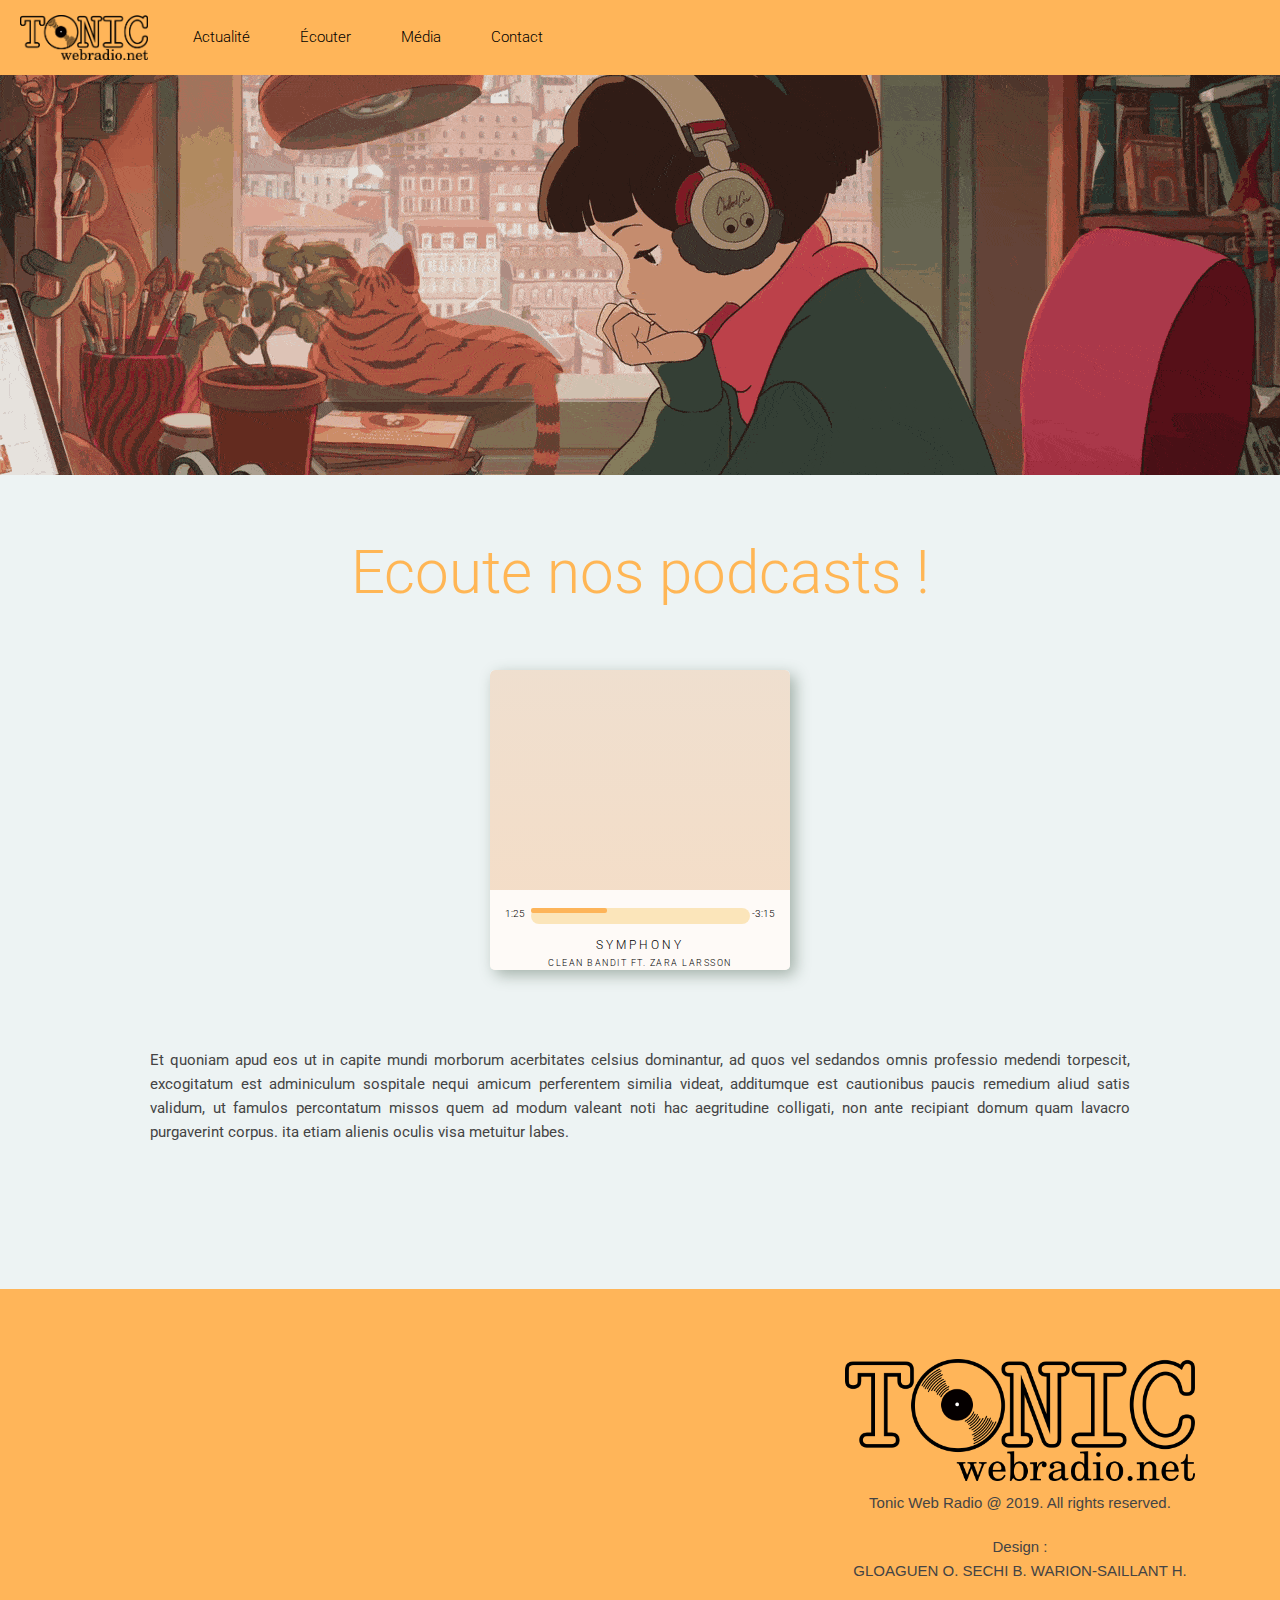
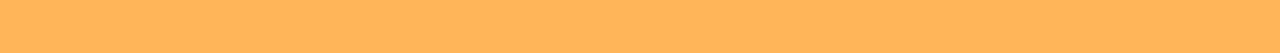
==== player.html @ f0f2e3d5 "player lol" ====
<!DOCTYPE html>
<html lang="en">
<head>
    <meta charset="UTF-8">
    <title>TonicWebRadio</title>
    <meta http-equiv="X-UA-Compatible" content="IE=edge">
    <meta name="viewport" content="width=device-width, initial-scale=1">
    <meta charset="UTF-8">

    <!-- Font -->

    <link href="https://fonts.googleapis.com/css?family=Roboto:300,400,500" rel="stylesheet">

    <!-- Stylesheets -->

    <link href="player.css" rel="stylesheet">
    <link href="common-css/bootstrap.css" rel="stylesheet">
    <link href="common-css/ionicons.css" rel="stylesheet">
    <link href="category-sidebar/css/styles.css" rel="stylesheet">
    <link href="category-sidebar/css/responsive.css" rel="stylesheet">

</head>

<body>

<header>
    <div class="container-fluid position-relative no-side-padding">

        <a href="#" class="logo"><img src="img/logo.png" alt="Logo Image"></a>

        <div class="menu-nav-icon" data-nav-menu="#main-menu"><i class="ion-navicon"></i></div>

        <ul class="main-menu visible-on-click" id="main-menu">
            <li><a href="#">Actualité</a></li>
            <li><a href="#">Écouter</a></li>
            <li><a href="#">Média</a></li>
            <li><a href="#">Contact</a></li>
        </ul><!-- main-menu -->

    </div><!-- conatiner -->

</header>

<div class="slider display-table center-text">
    <h1 class="title display-table-cell"></h1>
</div><!-- slider -->

<br><br><br>

<h1 class="titre">Ecoute nos podcasts !</h1>

<br><br><br>

<div id="player">
    <div class="album">
        <div class="heart"><i class="fas fa-heart"></i></div>
    </div>
    <div class="info">
        <div class="progress-bar">
            <div class="time--current">1:25</div>
            <div class="time--total">-3:15</div>
            <div class="fill"></div>
        </div>
        <div class="currently-playing">
            <h2 class="song-name">Symphony</h2>
            <h3 class="artist-name">Clean Bandit ft. Zara Larsson</h3>
        </div>
        <div class="controls">
            <div class="option"><i class="fas fa-bars"></i></div>
            <div class="volume"><i class="fas fa-volume-up"></i></div>
            <div class="previous"><i class="fas fa-backward"></i></div>
            <div class="play"><i class="fas fa-play"></i></div>
            <div class="pause"><i class="fas fa-pause"></i></div>
            <div class="next"><i class="fas fa-forward"></i></div>
            <div class="shuffle"><i class="fas fa-random"></i></div>
            <div class="add"><i class="fas fa-plus"></i></div>
        </div>
    </div>
</div>

<br> <br> <br>

<p class="paragraphe">Et quoniam apud eos ut in capite mundi morborum acerbitates celsius dominantur, ad quos vel sedandos omnis professio medendi torpescit, excogitatum est adminiculum sospitale nequi amicum perferentem similia videat, additumque est cautionibus paucis remedium aliud satis validum, ut famulos percontatum missos quem ad modum valeant noti hac aegritudine colligati, non ante recipiant domum quam lavacro purgaverint corpus. ita etiam alienis oculis visa metuitur labes.</p>

<br><br><br><br><br><br>

<footer>

    <div class="container">
        <div class="row">

            <div class="col-lg-4 col-md-6">
                <div class="footer-section">
                </div><!-- footer-section -->
            </div><!-- col-lg-4 col-md-6 -->

            <div class="col-lg-4 col-md-6">
                <div class="footer-section">
                </div><!-- footer-section -->
            </div><!-- col-lg-4 col-md-6 -->

            <div class="col-lg-4 col-md-6">
                <div class="footer-section">
                    <a class="logo" href="#"><img src="img/logo.png" alt="Logo Image"></a>
                    <p class="copyright">Tonic Web Radio @ 2019. All rights reserved.</p>
                    <p class="copyright">Design : <a href="https://youtu.be/rq2INU1jlx8" target="_blank">GLOAGUEN O. SECHI B. WARION-SAILLANT H.</a></p>
                </div><!-- footer-section -->
            </div><!-- col-lg-4 col-md-6 -->

        </div><!-- row -->
    </div><!-- container -->
</footer>


<!-- SCIPTS -->

<script src="common-js/jquery-3.1.1.min.js"></script>

<script src="common-js/tether.min.js"></script>

<script src="common-js/bootstrap.js"></script>

<script src="common-js/scripts.js"></script>

<script src="player.js"></script>


</body>
</html>
---- player.css ----
#player {
    background: #fff;
    position: relative;
    margin: auto;
    width: 300px;
    height: 300px;
    overflow: hidden;
    border-radius: 5px;
    box-shadow: 5px 5px 15px rgba(54, 79, 60, .4);
    -webkit-transition: all 0.5s ease-in-out;
    transition: all 0.5s ease-in-out;
}
#player:hover {
    transform: scale(1.05);
}
.album {
    background: linear-gradient(rgba(191, 127, 63, 0.25), rgba(237, 193, 150, 0.55)), url('https://i.pinimg.com/originals/11/bf/e5/11bfe59440e9120f7d3ddf2126c138bb.gif');
    background-repeat: no-repeat;
    background-size: 300px;
    width: 100%;
    height: 100%;
    border-radius: 5px;
    position: absolute;
}
.heart {
    position: absolute;
    right: 0;
    color: #fff;
    margin: 10px;
    transition: all 0.4s ease;
}
.clicked {
    color: #49654d;
    transform: scale(1.2);
    transition: all 0.4s ease;
}
.info {
    height: 115px;
    width: 100%;
    position: absolute;
    bottom: 0;
    background: rgba(255, 255, 255, .85);
    transform: translateY(35px);
    transition: all 0.5s ease-in-out;
}
.up {
    transform: translateY(0px);
}
.progress-bar {
    height: 5px;
    width: 73%;
    margin: 6% auto;
    background: #ffb559;
    border-radius: 10px;
    font-family: 'Roboto', sans-serif;
}
.fill {
    background-color: #fdb459;
    width: 35%;
    height: 0.3rem;
    border-radius: 2px;
}
.time--current, .time--total {
    color: black;
    font-size: 10px;
    position: absolute;
    margin-top: -2px;
}
.time--current {
    left: 15px;
}
.time--total {
    right: 15px;
}
.currently-playing {
    text-align: center;
    margin-top: -3px;
}
.song-name, .artist-name {
    font-family: 'Roboto', sans-serif;
    text-transform: uppercase;
    margin: 0;
}
.song-name {
    font-size: 0.8em;
    letter-spacing: 3px;
    color: black;
}
.artist-name {
    font-size: 0.6em;
    letter-spacing: 1.5px;
    color: black;
    margin-top: 5px;
}
.controls {
    display: flex;
    align-items: center;
    font-size: 0.8em;
    justify-content: center;
    color: rgba(253, 180, 89, 0.64);
}
.controls .play, .controls .pause {
    margin: 15px 25px;
    color: rgba(253, 180, 89, 0.64);
}
.controls .option {
    left: 10px;
    position: absolute;
    font-size: 0.8em;
}
.controls .add {
    right: 10px;
    position: absolute;
    font-size: 0.8em;
}
.controls .volume {
    margin-right: 30px;
    font-size: 0.8em;
}
.controls .shuffle {
    margin-left: 30px;
    font-size: 0.8em;
}
.play, .pause, .next, .previous, .option, .add, .volume, .shuffle {
    transition: all 0.5s ease;
}
.play:hover, .pause:hover, .next:hover, .previous:hover, .option:hover, .add:hover, .volume:hover, .shuffle:hover {
    color: #fdb459;
}

.paragraphe {
    margin: 10px 150px;
    font-family: 'Roboto', sans-serif;
    text-align: justify;
}

.titre{
    text-align: center;
    font-family: 'Roboto', sans-serif;
    color: #ffb655;

}
---- category-sidebar/css/styles.css ----
/*
====================================================

* 	[Master Stylesheet]
	
	Theme Name :  
	Version    :  
	Author     :  
	Author URI :  

====================================================


/* ---------------------------------
1. PRIMARY STYLES
--------------------------------- */

html{ font-size: 100%; height: 100%;  overflow-x: hidden; touch-action: manipulation; }

body{ font-size: 15px; font-family: 'Roboto', sans-serif; width: 100%; height: 100%; margin: 0; font-weight: 300;
	-webkit-font-smoothing: antialiased; -moz-osx-font-smoothing: grayscale; word-wrap: break-word; 
	background: #EDF3F3; color: #000; }

h1, h2, h3, h4, h5, h6, p, a, ul, span, li, img{ margin: 0; padding: 0; font-weight: 300; }

h1,h2,h3,h4,h5,h6{ line-height: 1.5; }

p{ line-height: 1.6; font-family: 'Maven Pro', sans-serif; font-weight: 400; color: #444; }

h1{ font-size: 4em; line-height: 1; }
h2{ font-size: 2.8em; line-height: 1.1; }
h3{ font-size: 2em; }
h4{ font-size: 1.2em; }
h5{ font-size: 1.1em; }
h6{ font-size: .9em; letter-spacing: 1px; }

a, button{ display: inline-block; text-decoration: none; color: inherit; transition: all .3s; }

a:focus, a:active, a:hover,
button:focus, button:active, button:hover{ text-decoration: none; color: #498BF9; }

b{ font-weight: 500; }

img{ width: 100%; }

li{ list-style: none; display: inline-block; }

span{ display: inline-block; }

header{ font-weight: 400; }



/* ---------------------------------
2. COMMONS FOR PAGE DESIGN
--------------------------------- */

.section{ padding: 70px 0 40px; }

.section .heading{ padding-bottom: 70px; }

.center-text{ text-align: center; } 

.color-white{ color: #fff; }

.display-table{ display: table; height: 100%; width: 100%; }

.display-table-cell{ display: table-cell; vertical-align: middle; }

.card{ background: transparent; border: 0; }

.no-side-padding{ padding-right: 0px; padding-left: 0px; }

.no-left-padding{ padding-left: 0px; }

.no-right-padding{ padding-right: 0px; }

.icon{ font-size: 2em; }


::-webkit-input-placeholder { font-size: .9em; letter-spacing: 1px; }

::-moz-placeholder { font-size: .9em; letter-spacing: 1px; }

:-ms-input-placeholder { font-size: .9em; letter-spacing: 1px;  }

:-moz-placeholder { font-size: .9em; letter-spacing: 1px;  }



/* ---------------------------------
3. MENU
--------------------------------- */

header{ overflow: hidden; background: #ffb559; box-shadow: 0px 2px 10px rgba(0,0,0, .3); }

header .logo{ float: left; height: 45px; margin: 15px 20px; }

header .logo img{ height: 100%; width: auto; }


header .main-menu{ display: inline-block; float: left; }

header .main-menu > li{ float: left; }

header .main-menu > li > a{ height: 75px; line-height: 75px; padding: 0 25px; }

header .main-menu > li > a:hover{  background: #eee; }

header .visible.main-menu{ display: block; }

/* NAV ICON */

.menu-nav-icon{ display: none; height: 60px; width: 50px; text-align: center; line-height: 60px; cursor: pointer; 
	position: absolute; right: 0; font-size: 1.8em; }
	
	

/* ---------------------------------
4. SLIDER
--------------------------------- */

.slider{ height: 400px; width: 100%; background-image: url(../../img/lofi.gif); background-size: cover; background-position: center;}
 
.slider .title{ color: #fff; text-shadow: 2px 2px 10px rgba(0,0,0,.3); }
 
 
 
/* ---------------------------------
5. SINGLE POST
--------------------------------- */

.blog-area .row div[class^="col"] { margin-bottom: 30px; }

.blog-area{
	text-align: center;
	background-image: linear-gradient(to right bottom, #ffecd3, #ffefda, #fff2e1, #fff5e9, #fff8f0);
}

.blog-area .single-post{ height: 100%; position: relative; padding-bottom: 45px;
	overflow: hidden; box-shadow: 0px 0px 5px rgba(0,0,0,.1); border: 1px solid #ddd; background: #fff; }

.blog-area .single-post .title{ padding: 20px 30px 30px; }

.single-post .avatar{ margin: 0 auto; margin-top: -40px; width: 70px; height: 70px; overflow: hidden; z-index: 10;
	border-radius: 100px; position: relative; border: 7px solid #fff; box-shadow: 0px 0px 10px rgba(0,0,0,.2); }

.single-post .post-footer{ position: absolute; bottom: 0; left: 0; right: 0; text-align: center; }

.single-post .post-footer > li{ width: 33.33%; display: inline-block; border-right: 1px solid #fff; background: #fff; }

.single-post .post-footer > li:first-child{ float: left; }

.single-post .post-footer > li:last-child{ border: 0px; float: right; }

.single-post .post-footer > li > a{ line-height: 45px; width: 100%; }

.single-post .post-footer i{ display: inline-block; margin-right: 10px; opacity: .6; font-size: 1.1em; }


/* ---------------------------------
6. NORMAL BLOG
--------------------------------- */

.post-style-1 .blog-image{ max-height: 200px; overflow: hidden;}

.load-more-btn{ padding: 15px 40px; margin: 10px 0 30px; transition: all .3s; box-shadow: 0px 0px 2px rgba(0,0,0,.4);
	background: #ffcf81; }

.load-more-btn:hover{ transform: translateY(-2px); box-shadow: 5px 10px 20px rgba(0,0,0,.3); color:black}


/* ---------------------------------
7. INFO AREA
--------------------------------- */

.blog-area .info-area{ height: auto; text-align: left; padding: 40px 0px; }

.blog-area .info-area .title{ padding: 0; margin-bottom: 20px; }

/* ABOUT AREA */

.blog-area .info-area .about-area{ padding: 0 30px 30px; margin: 0 0 30px; }


/* ---------------------------------
8. FOOTER
--------------------------------- */

footer{ padding: 70px 0 30px; text-align: center; background: #ffb559; }

footer .footer-section{ margin-bottom: 40px; }

footer .footer-section .title{ margin-bottom: 20px; }

footer .footer-section ul > li{ margin: 0 5px; }

footer .copyright{ margin: 10px 0 20px; }

footer .icons > li > a{ height: 40px; width: 40px; border-radius: 40px; line-height: 40px; text-align: center; 
	transition: all .3s; box-shadow: 0px 0px 2px rgba(0,0,0,1); background: #498BF9; color: #fff; }

footer .icons > li > a:hover{ transform: translateY(-2px); box-shadow: 5px 10px 20px rgba(0,0,0,.3); }
---- category-sidebar/css/responsive.css ----
/* Screens Resolution : 992px
-------------------------------------------------------------------------- */
@media only screen and (max-width: 1200px) {
	
	
}

/* Screens Resolution : 992px
-------------------------------------------------------------------------- */
@media only screen and (max-width: 992px) {
	
	/* ---------------------------------
	1. PRIMARY STYLES
	--------------------------------- */

	h1{ font-size: 4em; }
	h2{ font-size: 3em; }
	h3{ font-size: 2em; }
	
	
	/* COMMoNS */
	
	.no-left-padding{ padding-left: 15px; }

	.no-right-padding{ padding-right: 15px; }

	
	/* MENU */
	
	/* SEARCH AREA */

	header .src-area{ width: 30%; }


	/* ---------------------------------
	6. MAIN POST ( LEF AREA )
	--------------------------------- */
	
	.main-post{ border-right: 0px ; }
	
	.main-post .blog-post-inner,
	.main-post .post-icons-area{ padding-right: 0px; }
	
	
	

	
}


/* Screens Resolution : 767px
-------------------------------------------------------------------------- */
@media only screen and (max-width: 767px) {
	
	/* ---------------------------------
	1. PRIMARY STYLES
	--------------------------------- */

	p{ line-height: 1.4; }

	h1{ font-size: 3em; }
	h2{ font-size: 2.5em; }
	h3{ font-size: 1.8em; }
	h4{ font-size: 1.5em; }
	h5{ font-size: 1.2em; }
	
	/* ---------------------------------
	2. COMMONS FOR PAGE DESIGN
	--------------------------------- */

	.section{ padding: 40px 0 10px; }

	

	/* ---------------------------------
	3. MENU
	--------------------------------- */
	
	
	header .main-menu{ display: none; float: none; clear: both; border-top: 1px solid #000; }

	header .main-menu > li{ display: block; float: none; }
	
	header .main-menu li > a,
	header .main-menu ul.drop-down li > a{ display: block; line-height: 1; height: auto; padding: 15px; background: none; }
	
	
	
	/* SEARCH AREA */

	header .src-area{ width: 100%; }
	
	
	/* NAV ICON */
	
	.menu-nav-icon{ display: inline-block; }
	
	
	/* ---------------------------------
	6. EXTRA BIG BLOG
	--------------------------------- */
	
	.post-style-2 .blog-image{ width: 100%; height: auto; float: none; }
	
	.post-style-2 .blog-info{ height: auto; width: 100%; }
	
	
	/* ---------------------------------
	10. FOOTER
	--------------------------------- */

	footer{ padding: 40px 0 0px; margin-top: 0px; }

	
}

/* Screens Resolution : 479px
-------------------------------------------------------------------------- */
@media only screen and (max-width: 479px) {

	/* ---------------------------------
	1. PRIMARY STYLES
	--------------------------------- */

	body{ font-size: 14px;  }
	
	/* ---------------------------------
	6. MAIN POST ( LEF AREA )
	--------------------------------- */

	/* ICONS */

	.main-post ul.post-icons,
	.main-post ul.icons{ float: none; margin-top: 10px; }
	
	.main-post ul.post-icons > li > a > i,
	.main-post ul.icons > li > a > i{ padding: 0; padding-right: 10px; }


	
}

/* Screens Resolution : 359px
-------------------------------------------------------------------------- */
@media only screen and (max-width: 359px) {
	
	
}

/* Screens Resolution : 290px
-------------------------------------------------------------------------- */
@media only screen and (max-width: 290px) {
	
	
}
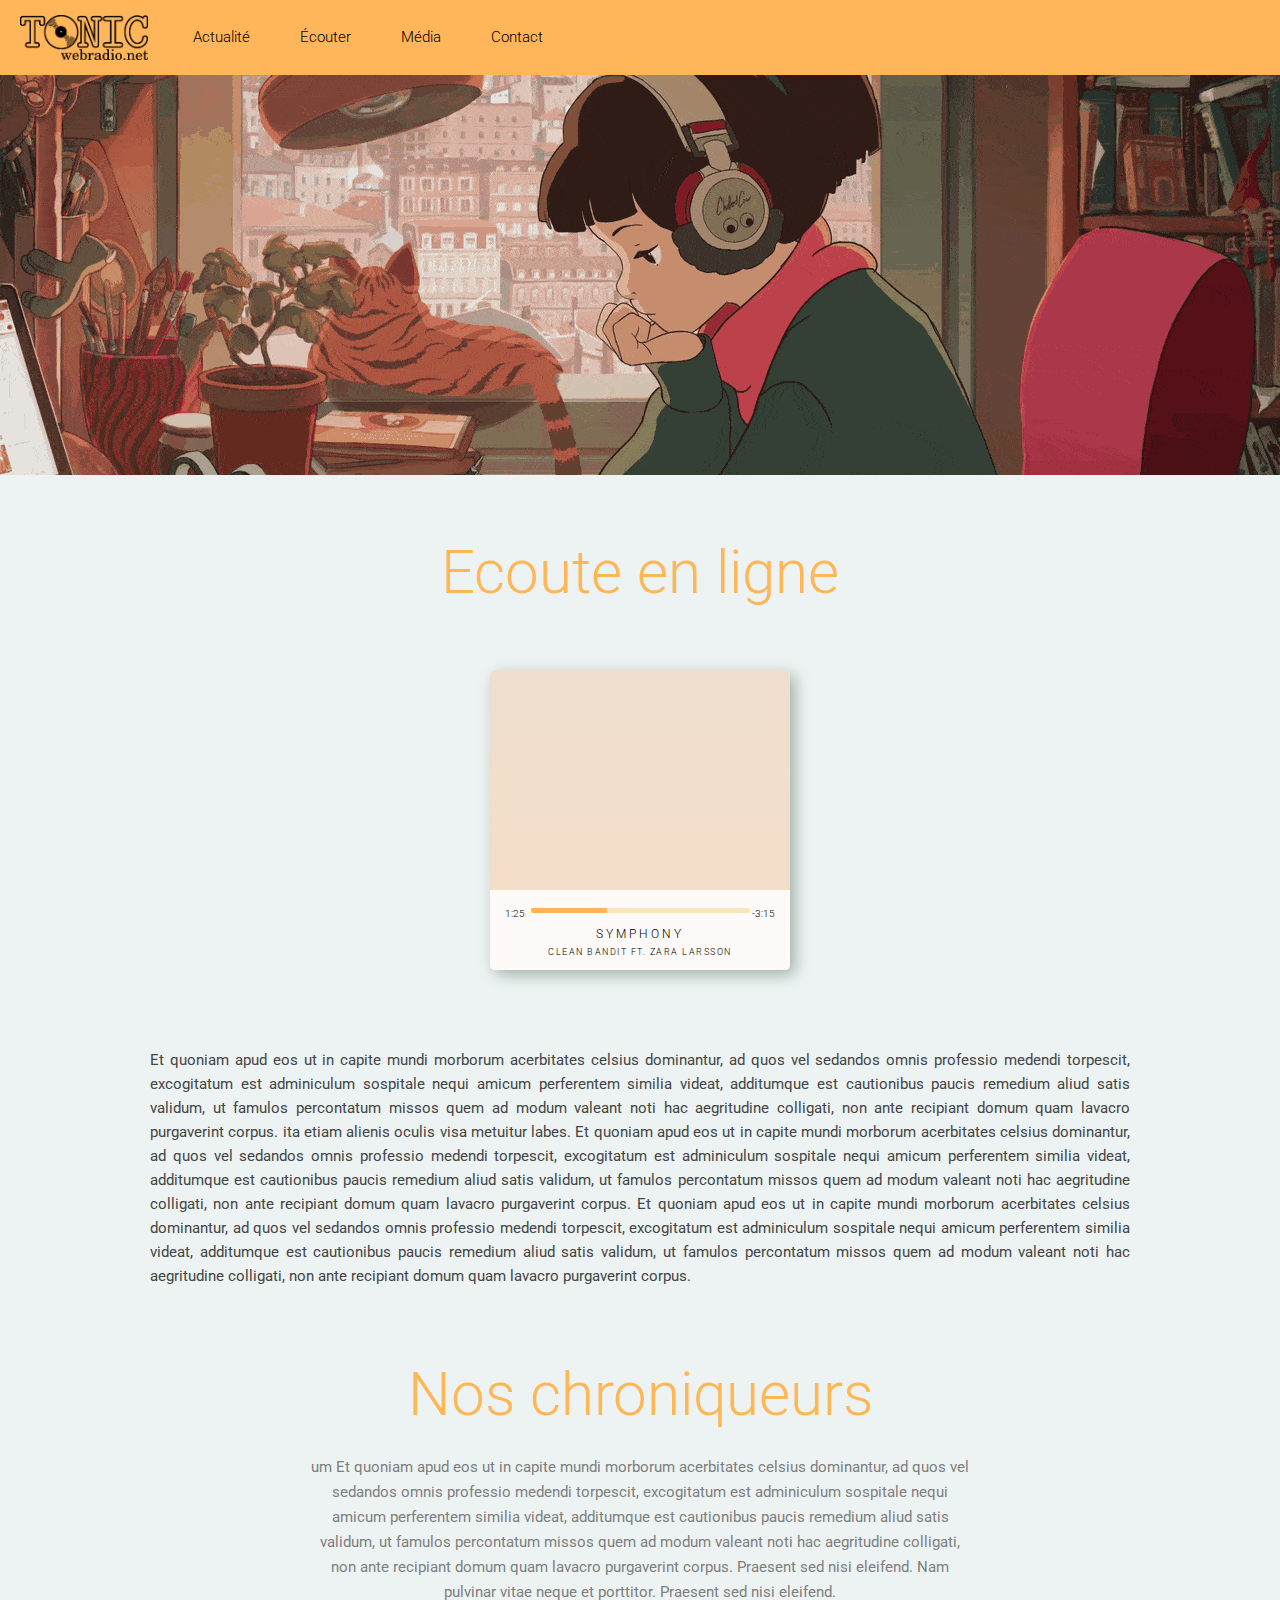
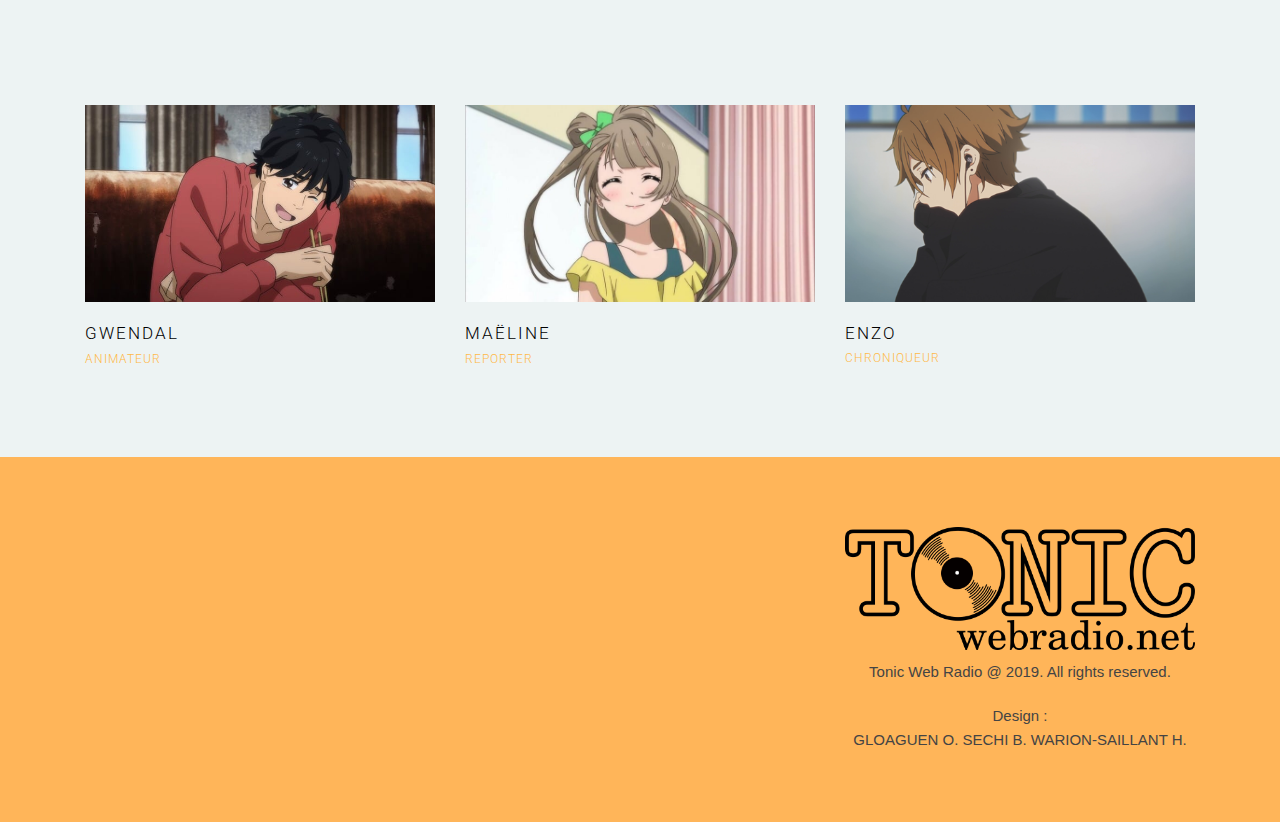
==== commit 34e85478: "finitions player html" ====
--- a/player.html
+++ b/player.html
@@ -13,7 +13,7 @@
 
     <!-- Stylesheets -->
 
-    <link href="player.css" rel="stylesheet">
+    <link rel="stylesheet" href="https://use.fontawesome.com/releases/v5.8.1/css/all.css" integrity="sha384-50oBUHEmvpQ+1lW4y57PTFmhCaXp0ML5d60M1M7uH2+nqUivzIebhndOJK28anvf" crossorigin="anonymous">    <link href="player.css" rel="stylesheet">
     <link href="common-css/bootstrap.css" rel="stylesheet">
     <link href="common-css/ionicons.css" rel="stylesheet">
     <link href="category-sidebar/css/styles.css" rel="stylesheet">
@@ -31,7 +31,7 @@
         <div class="menu-nav-icon" data-nav-menu="#main-menu"><i class="ion-navicon"></i></div>
 
         <ul class="main-menu visible-on-click" id="main-menu">
-            <li><a href="#">Actualité</a></li>
+            <li><a href="index.html">Actualité</a></li>
             <li><a href="#">Écouter</a></li>
             <li><a href="#">Média</a></li>
             <li><a href="#">Contact</a></li>
@@ -47,13 +47,12 @@
 
 <br><br><br>
 
-<h1 class="titre">Ecoute nos podcasts !</h1>
+<h1 class="titre">Ecoute en ligne</h1>
 
 <br><br><br>
 
 <div id="player">
     <div class="album">
-        <div class="heart"><i class="fas fa-heart"></i></div>
     </div>
     <div class="info">
         <div class="progress-bar">
@@ -66,23 +65,83 @@
             <h3 class="artist-name">Clean Bandit ft. Zara Larsson</h3>
         </div>
         <div class="controls">
-            <div class="option"><i class="fas fa-bars"></i></div>
-            <div class="volume"><i class="fas fa-volume-up"></i></div>
-            <div class="previous"><i class="fas fa-backward"></i></div>
+            <div class="volume"><i class="fas fa-volume-up fa-2x"></i></div>
             <div class="play"><i class="fas fa-play"></i></div>
             <div class="pause"><i class="fas fa-pause"></i></div>
-            <div class="next"><i class="fas fa-forward"></i></div>
-            <div class="shuffle"><i class="fas fa-random"></i></div>
-            <div class="add"><i class="fas fa-plus"></i></div>
         </div>
     </div>
 </div>
 
 <br> <br> <br>
 
-<p class="paragraphe">Et quoniam apud eos ut in capite mundi morborum acerbitates celsius dominantur, ad quos vel sedandos omnis professio medendi torpescit, excogitatum est adminiculum sospitale nequi amicum perferentem similia videat, additumque est cautionibus paucis remedium aliud satis validum, ut famulos percontatum missos quem ad modum valeant noti hac aegritudine colligati, non ante recipiant domum quam lavacro purgaverint corpus. ita etiam alienis oculis visa metuitur labes.</p>
+<p class="paragraphe">Et quoniam apud eos ut in capite mundi morborum acerbitates celsius dominantur, ad quos vel sedandos omnis professio medendi torpescit, excogitatum est adminiculum sospitale nequi amicum perferentem similia videat, additumque est cautionibus paucis remedium aliud satis validum, ut famulos percontatum missos quem ad modum valeant noti hac aegritudine colligati, non ante recipiant domum quam lavacro purgaverint corpus. ita etiam alienis oculis visa metuitur labes. Et quoniam apud eos ut in capite mundi morborum acerbitates celsius dominantur, ad quos vel sedandos omnis professio medendi torpescit, excogitatum est adminiculum sospitale nequi amicum perferentem similia videat, additumque est cautionibus paucis remedium aliud satis validum, ut famulos percontatum missos quem ad modum valeant noti hac aegritudine colligati, non ante recipiant domum quam lavacro purgaverint corpus. Et quoniam apud eos ut in capite mundi morborum acerbitates celsius dominantur, ad quos vel sedandos omnis professio medendi torpescit, excogitatum est adminiculum sospitale nequi amicum perferentem similia videat, additumque est cautionibus paucis remedium aliud satis validum, ut famulos percontatum missos quem ad modum valeant noti hac aegritudine colligati, non ante recipiant domum quam lavacro purgaverint corpus.</p>
 
-<br><br><br><br><br><br>
+<br><br><br>
+
+<div class="container">
+    <div class="heading-title text-center">
+        <h1 class="titre">Nos chroniqueurs </h1>
+        <p class="p-top-30 half-txt">um Et quoniam apud eos ut in capite mundi morborum acerbitates celsius dominantur, ad quos vel sedandos omnis professio medendi torpescit, excogitatum est adminiculum sospitale nequi amicum perferentem similia videat, additumque est cautionibus paucis remedium aliud satis validum, ut famulos percontatum missos quem ad modum valeant noti hac aegritudine colligati, non ante recipiant domum quam lavacro purgaverint corpus. Praesent sed nisi eleifend. Nam pulvinar vitae neque et porttitor. Praesent sed nisi eleifend. </p>
+    </div>
+
+    <div class="row">
+        <div class="col-md-4 col-sm-4">
+            <div class="team-member">
+                <div class="team-img">
+                    <img src="img/gwendal.jpg" alt="team member" class="img-responsive">
+                </div>
+                <div class="team-hover">
+                    <div class="desk">
+                        <h4>Salut !</h4>
+                        <p>J'aime beaucoup m'amuser et j'ai pleins d'amis.</p>
+                    </div>
+                </div>
+            </div>
+            <div class="team-title">
+                <h5>Gwendal</h5>
+                <span>Animateur</span>
+            </div>
+        </div>
+        <div class="col-md-4 col-sm-4">
+            <div class="team-member">
+                <div class="team-img">
+                    <img src="img/maeline.jpg" alt="team member" class="img-responsive">
+                </div>
+                <div class="team-hover">
+                    <div class="desk">
+                        <h4>Coucou ! (^-^*)ノ</h4>
+                        <p>Ce que j'adore c'est la nature, la musique aussi.</p>
+                    </div>
+                </div>
+            </div>
+            <div class="team-title">
+                <h5>Maëline</h5>
+                <span>Reporter</span>
+            </div>
+        </div>
+        <div class="col-md-4 col-sm-4">
+            <div class="team-member">
+                <div class="team-img">
+                    <img src="img/enzo.png" alt="team member" class="img-responsive">
+                </div>
+                <div class="team-hover">
+                    <div class="desk">
+                        <h4>Bonsoir.</h4>
+                        <p>Je suis critique et plus intelligent que la moyenne.</p>
+                    </div>
+                </div>
+            </div>
+            <div class="team-title">
+                <h5>Enzo</h5>
+                <span>Chroniqueur</span>
+            </div>
+        </div>
+
+    </div>
+
+</div>
+
+<br><br><br>
 
 <footer>
 
--- a/player.css
+++ b/player.css
@@ -134,9 +134,138 @@
     text-align: justify;
 }
 
-.titre{
+.titre {
     text-align: center;
     font-family: 'Roboto', sans-serif;
     color: #ffb655;
-
+}
+
+.heading-title {
+    margin-bottom: 100px;
+}
+.text-center {
+    text-align: center;
+}
+.heading-title h1 {
+    text-align: center;
+    font-family: 'Roboto', sans-serif;
+}
+.p-top-30 {
+    padding-top: 30px;
+    font-family: 'Roboto', sans-serif;
+
+}
+.half-txt {
+    width: 60%;
+    margin: 0 auto;
+    display: inline-block;
+    line-height: 25px;
+    color: #7e7e7e;
+}
+.text-uppercase {
+    text-transform: uppercase;
+    text-align: center;
+    color: #ffb655;
+}
+
+.team-member, .team-member .team-img {
+    position: relative;
+}
+.team-member {
+    overflow: hidden;
+}
+.team-member, .team-member .team-img {
+    position: relative;
+}
+
+.team-hover {
+    position: absolute;
+    top: 0;
+    left: 0;
+    bottom: 0;
+    right: 0;
+    margin: 0;
+    border: 20px solid rgba(0, 0, 0, 0.1);
+    background-color: rgba(255, 255, 255, 0.90);
+    opacity: 0;
+    -webkit-transition: all 0.3s;
+    transition: all 0.3s;
+}
+.team-member:hover .team-hover .desk {
+    top: 35%;
+}
+.team-member:hover .team-hover, .team-member:hover .team-hover .desk, .team-member:hover .team-hover .s-link {
+    opacity: 1;
+}
+.team-hover .desk {
+    position: absolute;
+    top: 0%;
+    width: 100%;
+    opacity: 0;
+    -webkit-transform: translateY(-55%);
+    -ms-transform: translateY(-55%);
+    transform: translateY(-55%);
+    -webkit-transition: all 0.3s 0.2s;
+    transition: all 0.3s 0.2s;
+    padding: 0 20px;
+}
+.desk, .desk h4, .team-hover .s-link a {
+    text-align: center;
+    color: #222;
+}
+.team-member:hover .team-hover .s-link {
+    bottom: 10%;
+}
+.team-member:hover .team-hover, .team-member:hover .team-hover .desk, .team-member:hover .team-hover .s-link {
+    opacity: 1;
+}
+.team-hover .s-link {
+    position: absolute;
+    bottom: 0;
+    width: 100%;
+    opacity: 0;
+    text-align: center;
+    -webkit-transform: translateY(45%);
+    -ms-transform: translateY(45%);
+    transform: translateY(45%);
+    -webkit-transition: all 0.3s 0.2s;
+    transition: all 0.3s 0.2s;
+    font-size: 35px;
+}
+.desk, .desk h4, .team-hover .s-link a {
+    text-align: center;
+    color: #222;
+}
+.team-member .s-link a {
+    margin: 0 10px;
+    color: #333;
+    font-size: 16px;
+}
+.team-title {
+    position: static;
+    padding: 20px 0;
+    display: inline-block;
+    letter-spacing: 2px;
+    width: 100%;
+}
+.team-title h5 {
+    margin-bottom: 0px;
+    display: block;
+    text-transform: uppercase;
+}
+.team-title span {
+    font-size: 12px;
+    text-transform: uppercase;
+    color: #ffb846;
+    letter-spacing: 1px;
+}
+
+/* FONT PATH
+ * -------------------------- */
+@font-face {
+    font-family: 'FontAwesome';
+    src: url('https://cdn2.hubspot.net/hubfs/HUBID/fontawesome-webfont.eot?v=4.7.0');
+    src: url('https://cdn2.hubspot.net/hubfs/HUBID/fontawesome-webfont.eot?#iefix&v=4.7.0') format('embedded-opentype'), url('https://cdn2.hubspot.net/hubfs/HUBID/fontawesome-webfont.woff2?v=4.7.0') format('woff2'), url('https://cdn2.hubspot.net/hubfs/HUBID/fontawesome-webfont.woff?v=4.7.0') format('woff'), url('https://cdn2.hubspot.net/hubfs/HUBID/Font-awesome/fontawesome-webfont.ttf?v=4.7.0') format('truetype'), url('https://cdn2.hubspot.net/hubfs/HUBID/fontawesome-webfont.svg?v=4.7.0#fontawesomeregular') format('svg');
+    font-weight: normal;
+    font-style: normal;
 }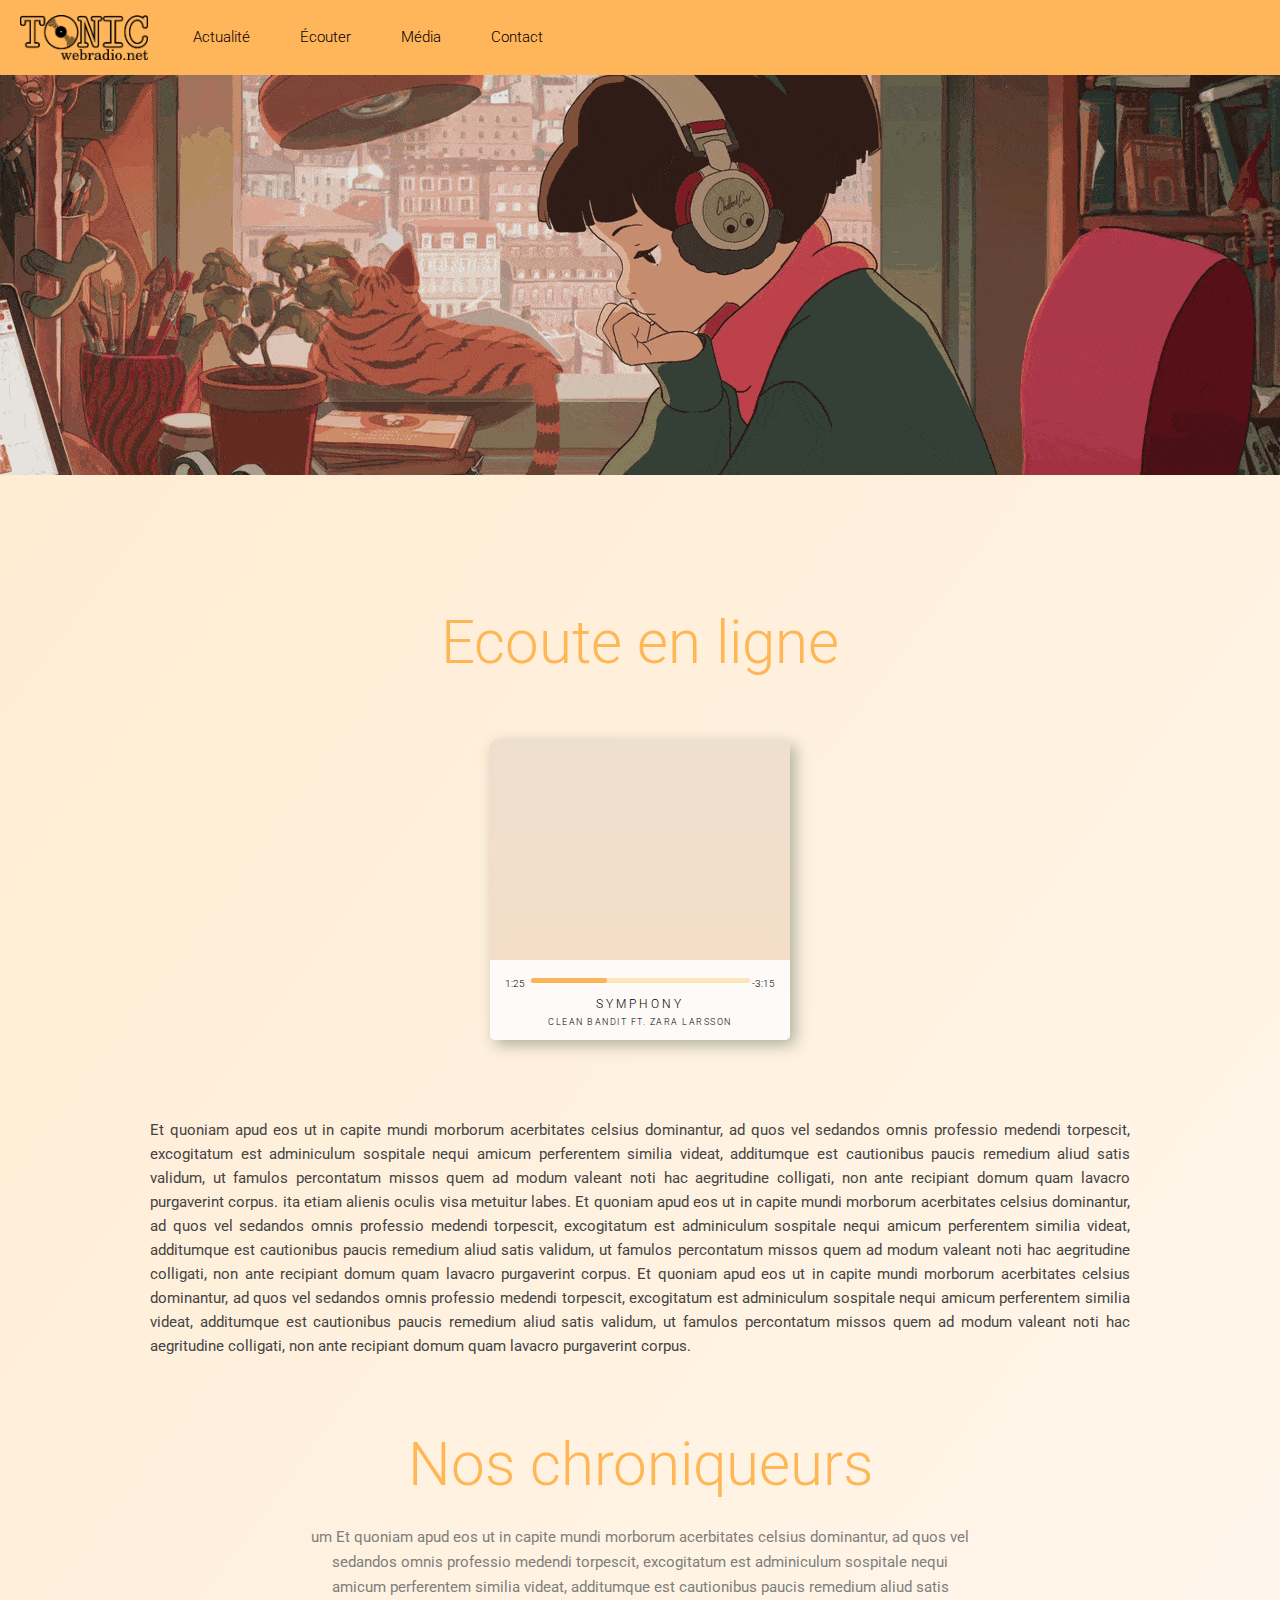
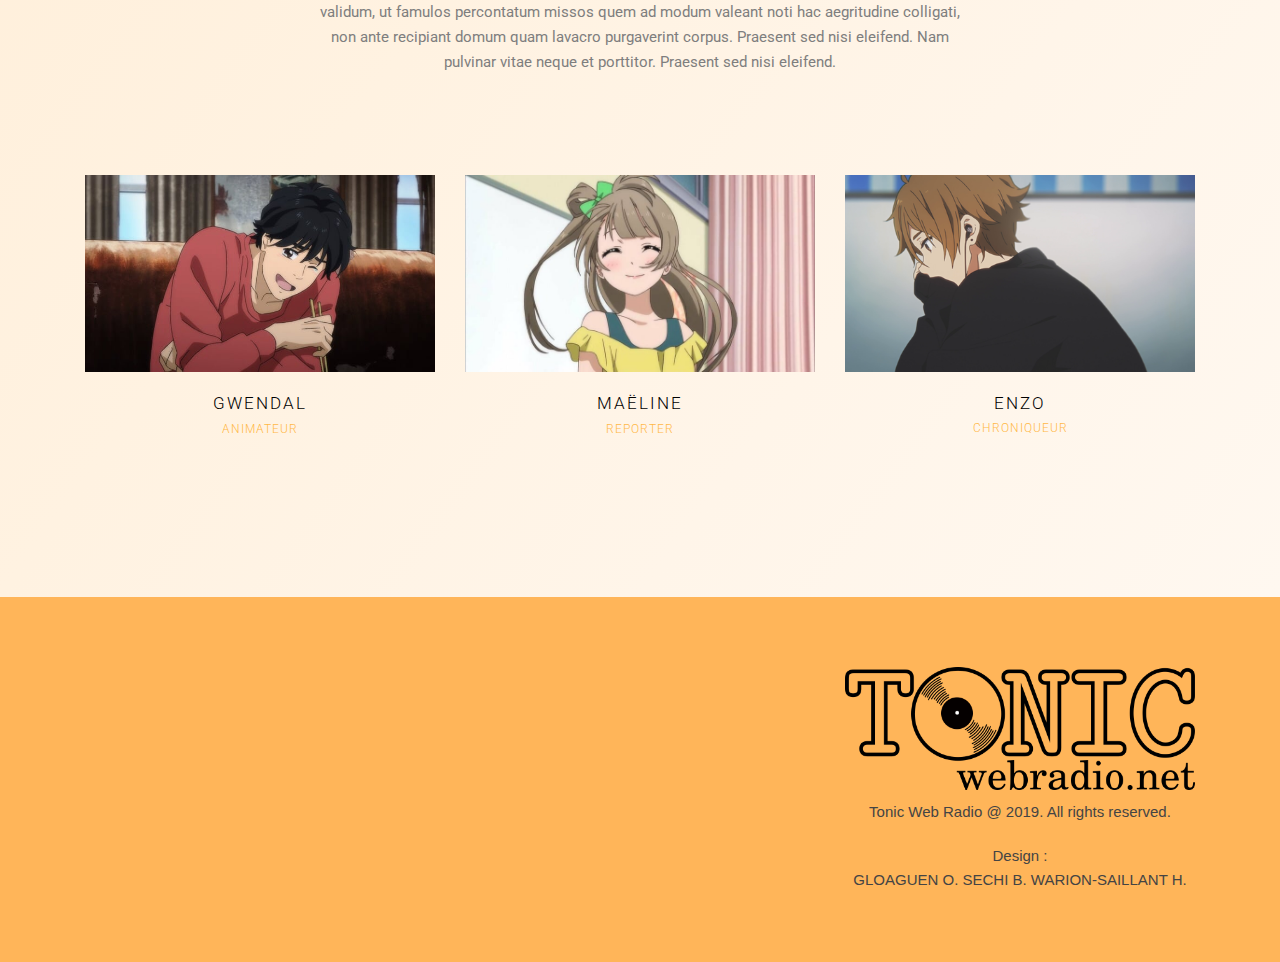
==== commit bc8fc786: "couleur fond" ====
--- a/player.html
+++ b/player.html
@@ -44,6 +44,7 @@
 <div class="slider display-table center-text">
     <h1 class="title display-table-cell"></h1>
 </div><!-- slider -->
+<section class="blog-area section">
 
 <br><br><br>
 
@@ -143,6 +144,8 @@
 
 <br><br><br>
 
+</section>
+
 <footer>
 
     <div class="container">
--- a/player.css
+++ b/player.css
@@ -1,3 +1,6 @@
+
+
+
 #player {
     background: #fff;
     position: relative;
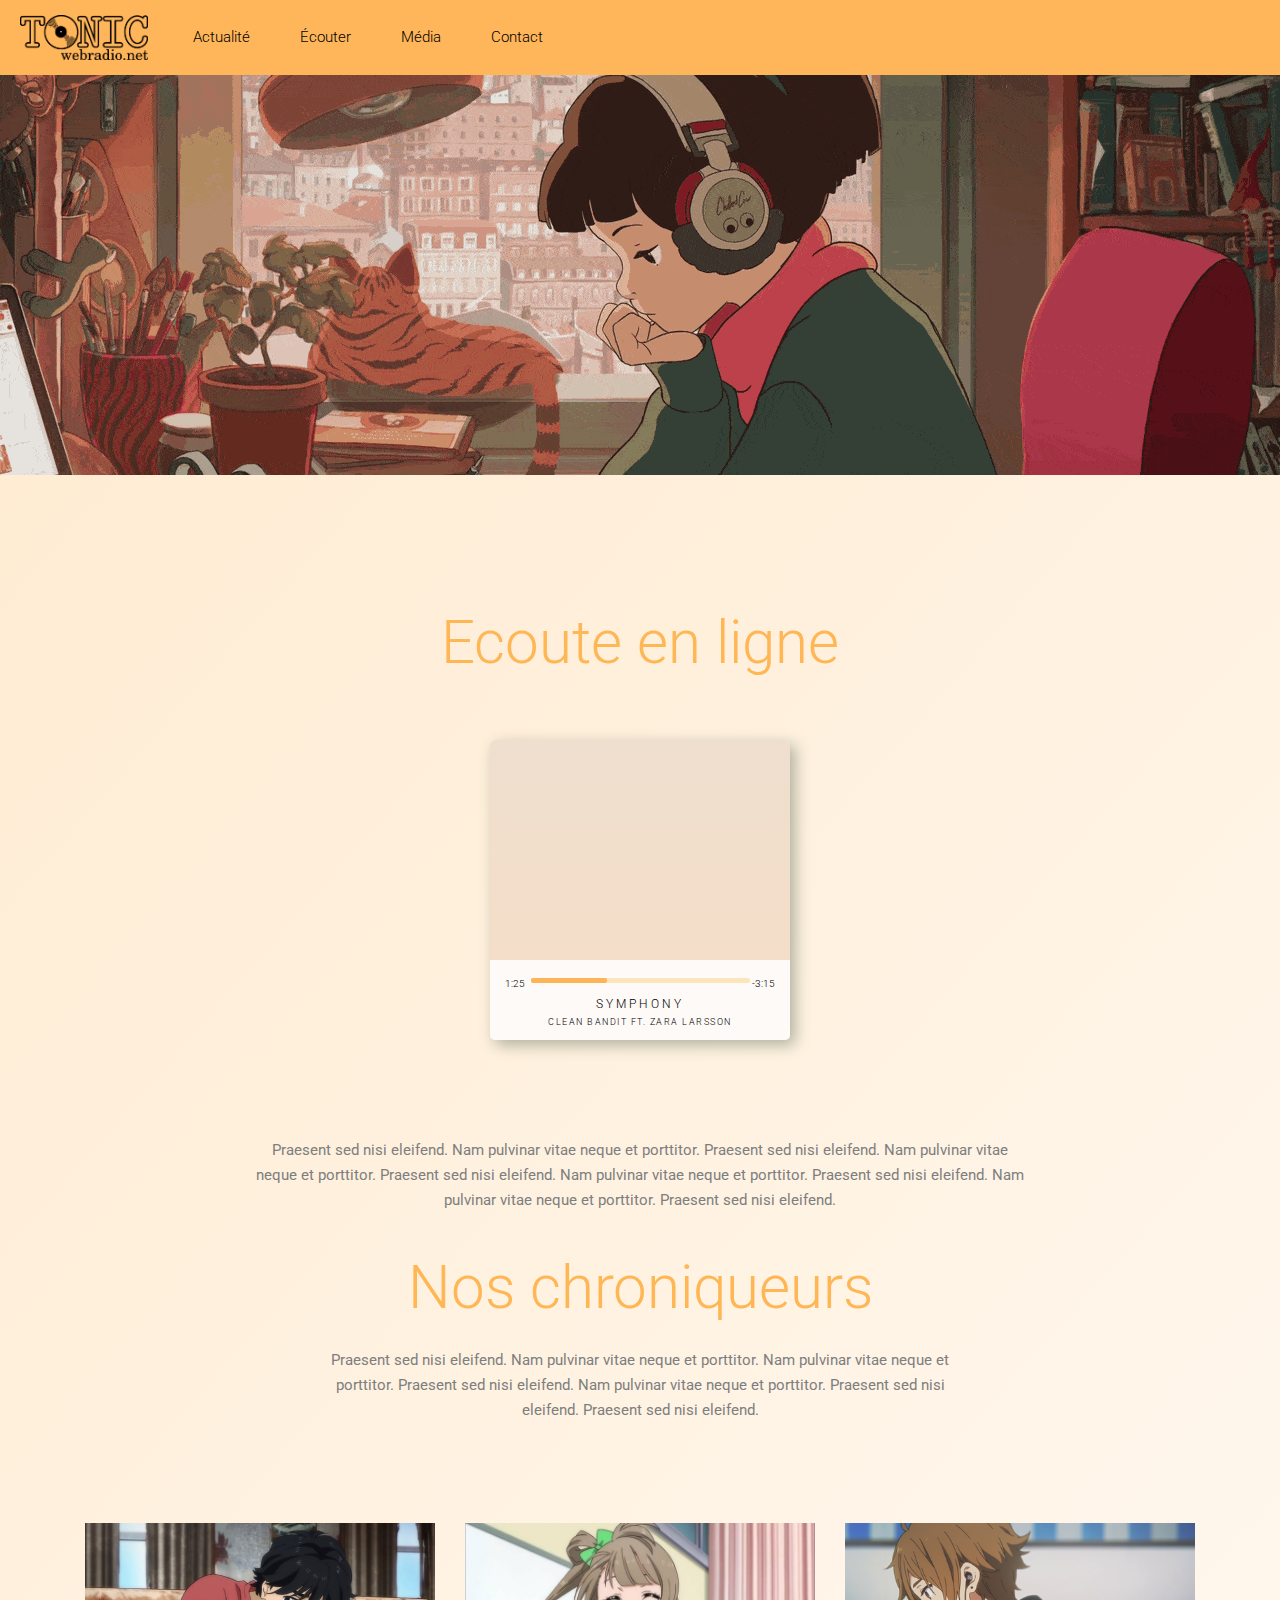
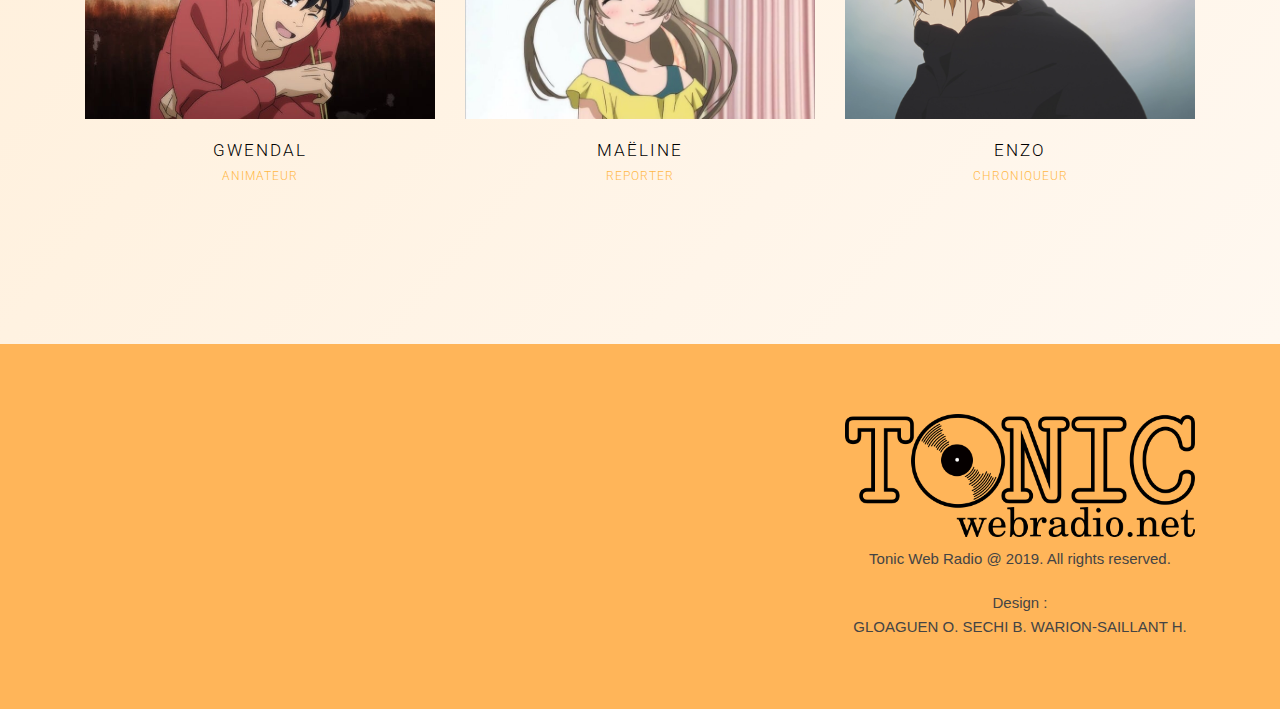
==== commit 80f980cc: "tarace" ====
--- a/player.html
+++ b/player.html
@@ -75,14 +75,14 @@
 
 <br> <br> <br>
 
-<p class="paragraphe">Et quoniam apud eos ut in capite mundi morborum acerbitates celsius dominantur, ad quos vel sedandos omnis professio medendi torpescit, excogitatum est adminiculum sospitale nequi amicum perferentem similia videat, additumque est cautionibus paucis remedium aliud satis validum, ut famulos percontatum missos quem ad modum valeant noti hac aegritudine colligati, non ante recipiant domum quam lavacro purgaverint corpus. ita etiam alienis oculis visa metuitur labes. Et quoniam apud eos ut in capite mundi morborum acerbitates celsius dominantur, ad quos vel sedandos omnis professio medendi torpescit, excogitatum est adminiculum sospitale nequi amicum perferentem similia videat, additumque est cautionibus paucis remedium aliud satis validum, ut famulos percontatum missos quem ad modum valeant noti hac aegritudine colligati, non ante recipiant domum quam lavacro purgaverint corpus. Et quoniam apud eos ut in capite mundi morborum acerbitates celsius dominantur, ad quos vel sedandos omnis professio medendi torpescit, excogitatum est adminiculum sospitale nequi amicum perferentem similia videat, additumque est cautionibus paucis remedium aliud satis validum, ut famulos percontatum missos quem ad modum valeant noti hac aegritudine colligati, non ante recipiant domum quam lavacro purgaverint corpus.</p>
+    <p class="p-top-30 half-txt">Praesent sed nisi eleifend. Nam pulvinar vitae neque et porttitor. Praesent sed nisi eleifend. Nam pulvinar vitae neque et porttitor. Praesent sed nisi eleifend. Nam pulvinar vitae neque et porttitor. Praesent sed nisi eleifend. Nam pulvinar vitae neque et porttitor. Praesent sed nisi eleifend. </p>
 
 <br><br><br>
 
 <div class="container">
     <div class="heading-title text-center">
         <h1 class="titre">Nos chroniqueurs </h1>
-        <p class="p-top-30 half-txt">um Et quoniam apud eos ut in capite mundi morborum acerbitates celsius dominantur, ad quos vel sedandos omnis professio medendi torpescit, excogitatum est adminiculum sospitale nequi amicum perferentem similia videat, additumque est cautionibus paucis remedium aliud satis validum, ut famulos percontatum missos quem ad modum valeant noti hac aegritudine colligati, non ante recipiant domum quam lavacro purgaverint corpus. Praesent sed nisi eleifend. Nam pulvinar vitae neque et porttitor. Praesent sed nisi eleifend. </p>
+        <p class="p-top-30 half-txt">Praesent sed nisi eleifend. Nam pulvinar vitae neque et porttitor. Nam pulvinar vitae neque et porttitor. Praesent sed nisi eleifend. Nam pulvinar vitae neque et porttitor. Praesent sed nisi eleifend. Praesent sed nisi eleifend. </p>
     </div>
 
     <div class="row">
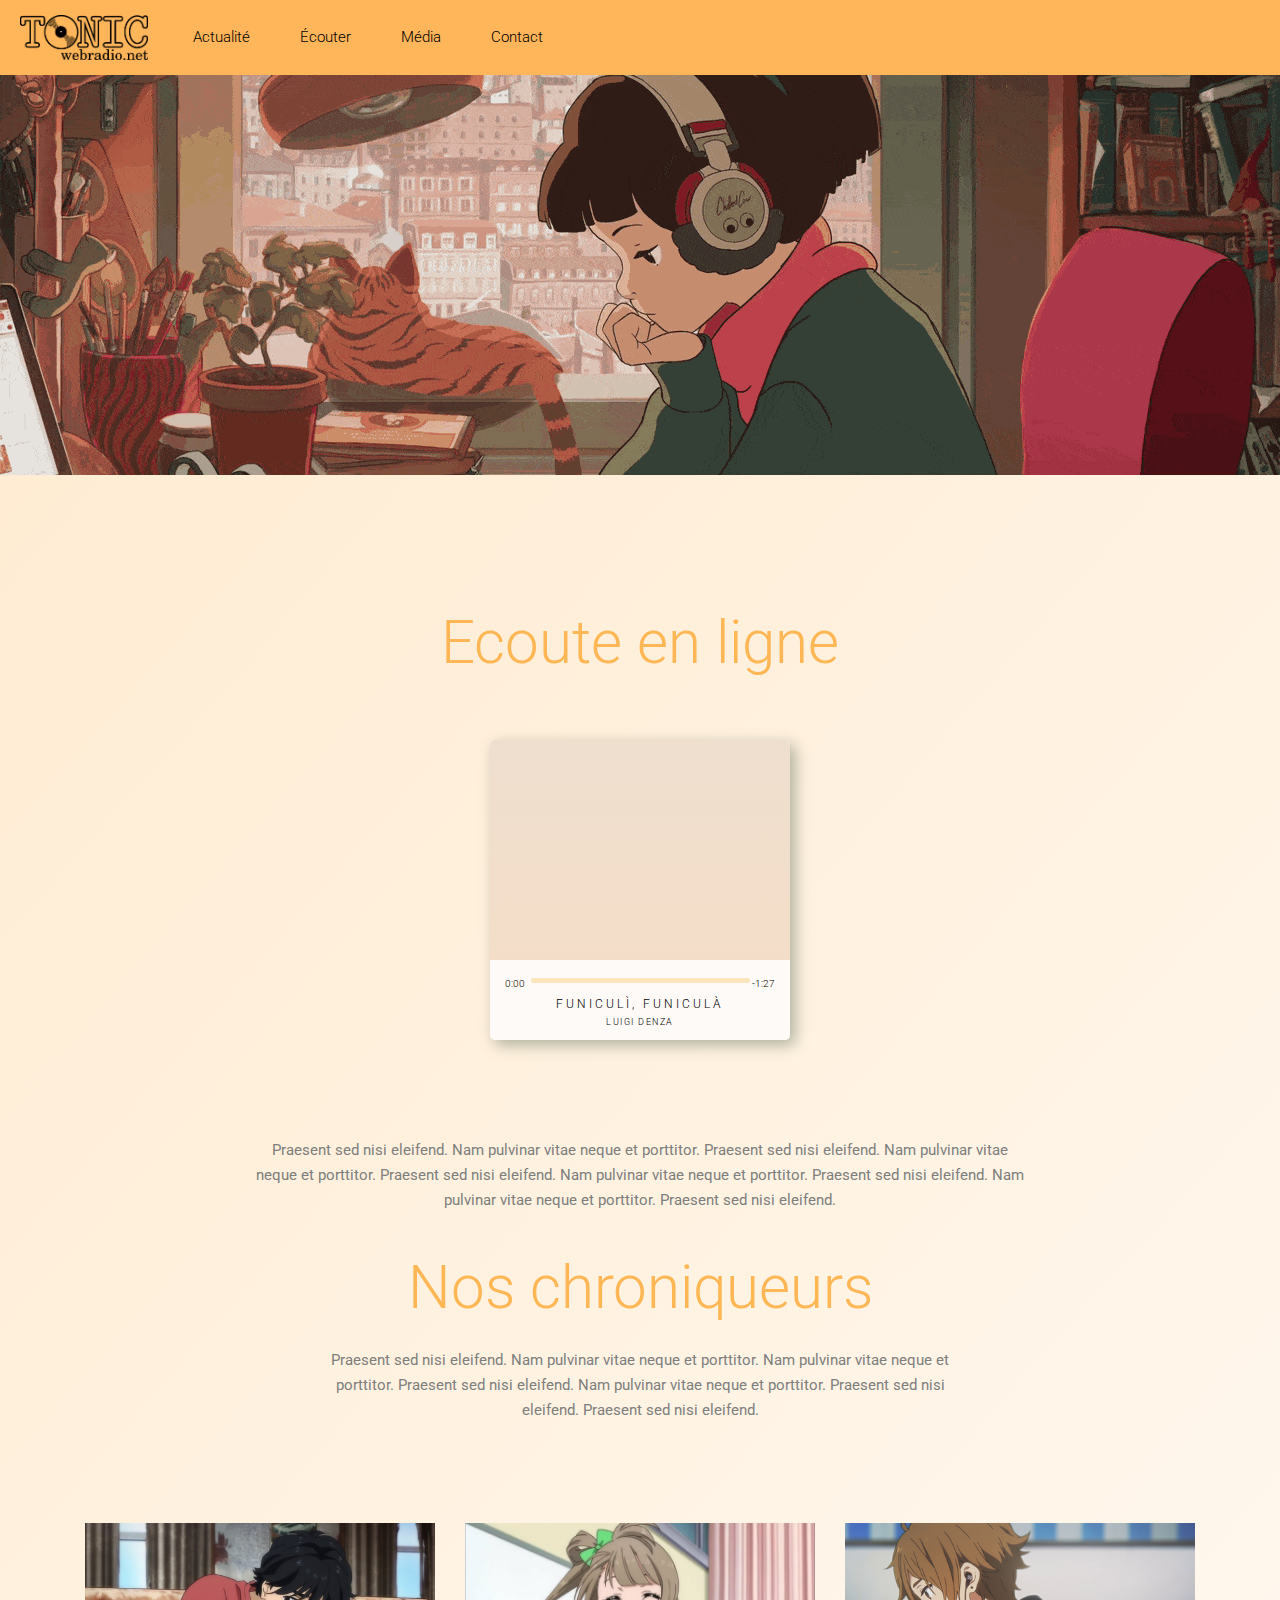
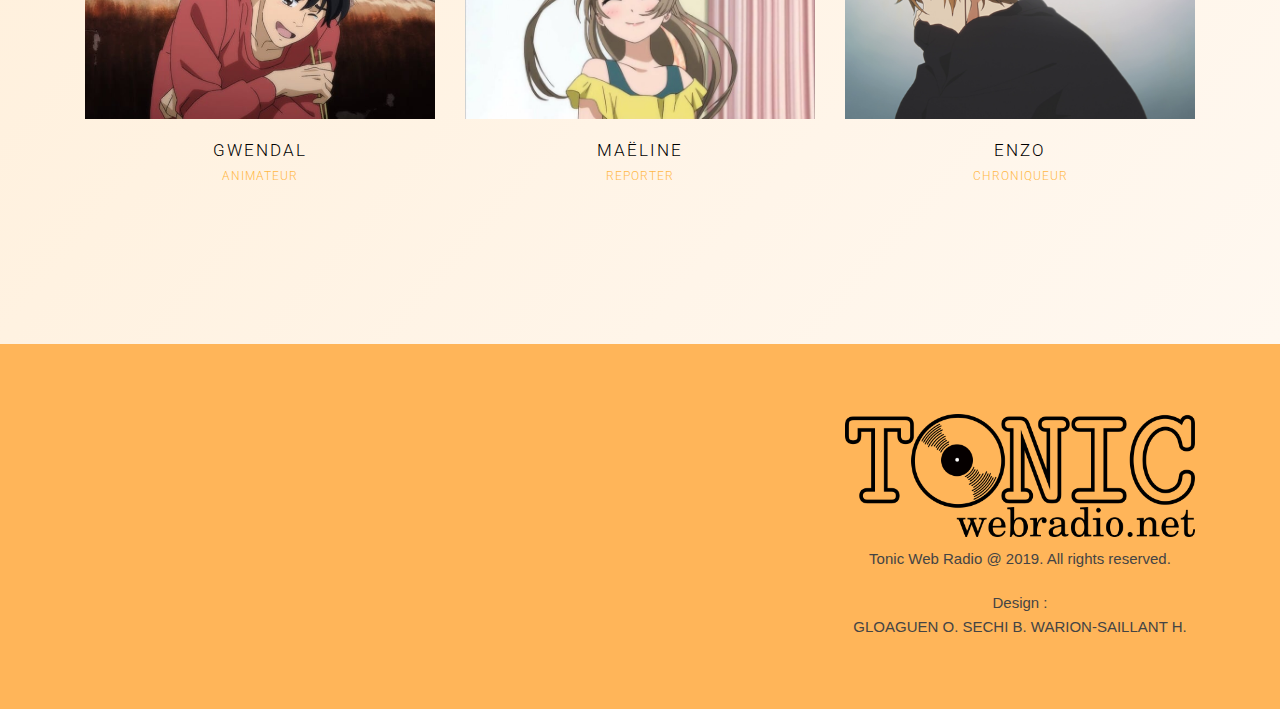
==== commit de8b554a: "zgzrg" ====
--- a/player.html
+++ b/player.html
@@ -62,8 +62,8 @@
             <div class="fill"></div>
         </div>
         <div class="currently-playing">
-            <h2 class="song-name">Symphony</h2>
-            <h3 class="artist-name">Clean Bandit ft. Zara Larsson</h3>
+            <h2 class="song-name">Funiculì, Funiculà</h2>
+            <h3 class="artist-name">Luigi Denza</h3>
         </div>
         <div class="controls">
             <div class="volume"><i class="fas fa-volume-up fa-2x"></i></div>
--- a/player.css
+++ b/player.css
@@ -10,8 +10,8 @@
     overflow: hidden;
     border-radius: 5px;
     box-shadow: 5px 5px 15px rgba(54, 79, 60, .4);
-    -webkit-transition: all 0.5s ease-in-out;
-    transition: all 0.5s ease-in-out;
+    -webkit-transition: all 0.2s ease-in-out;
+    transition: all 0.2s ease-in-out;
 }
 #player:hover {
     transform: scale(1.05);
@@ -44,7 +44,7 @@
     bottom: 0;
     background: rgba(255, 255, 255, .85);
     transform: translateY(35px);
-    transition: all 0.5s ease-in-out;
+    transition: all 0.2s ease-in-out;
 }
 .up {
     transform: translateY(0px);
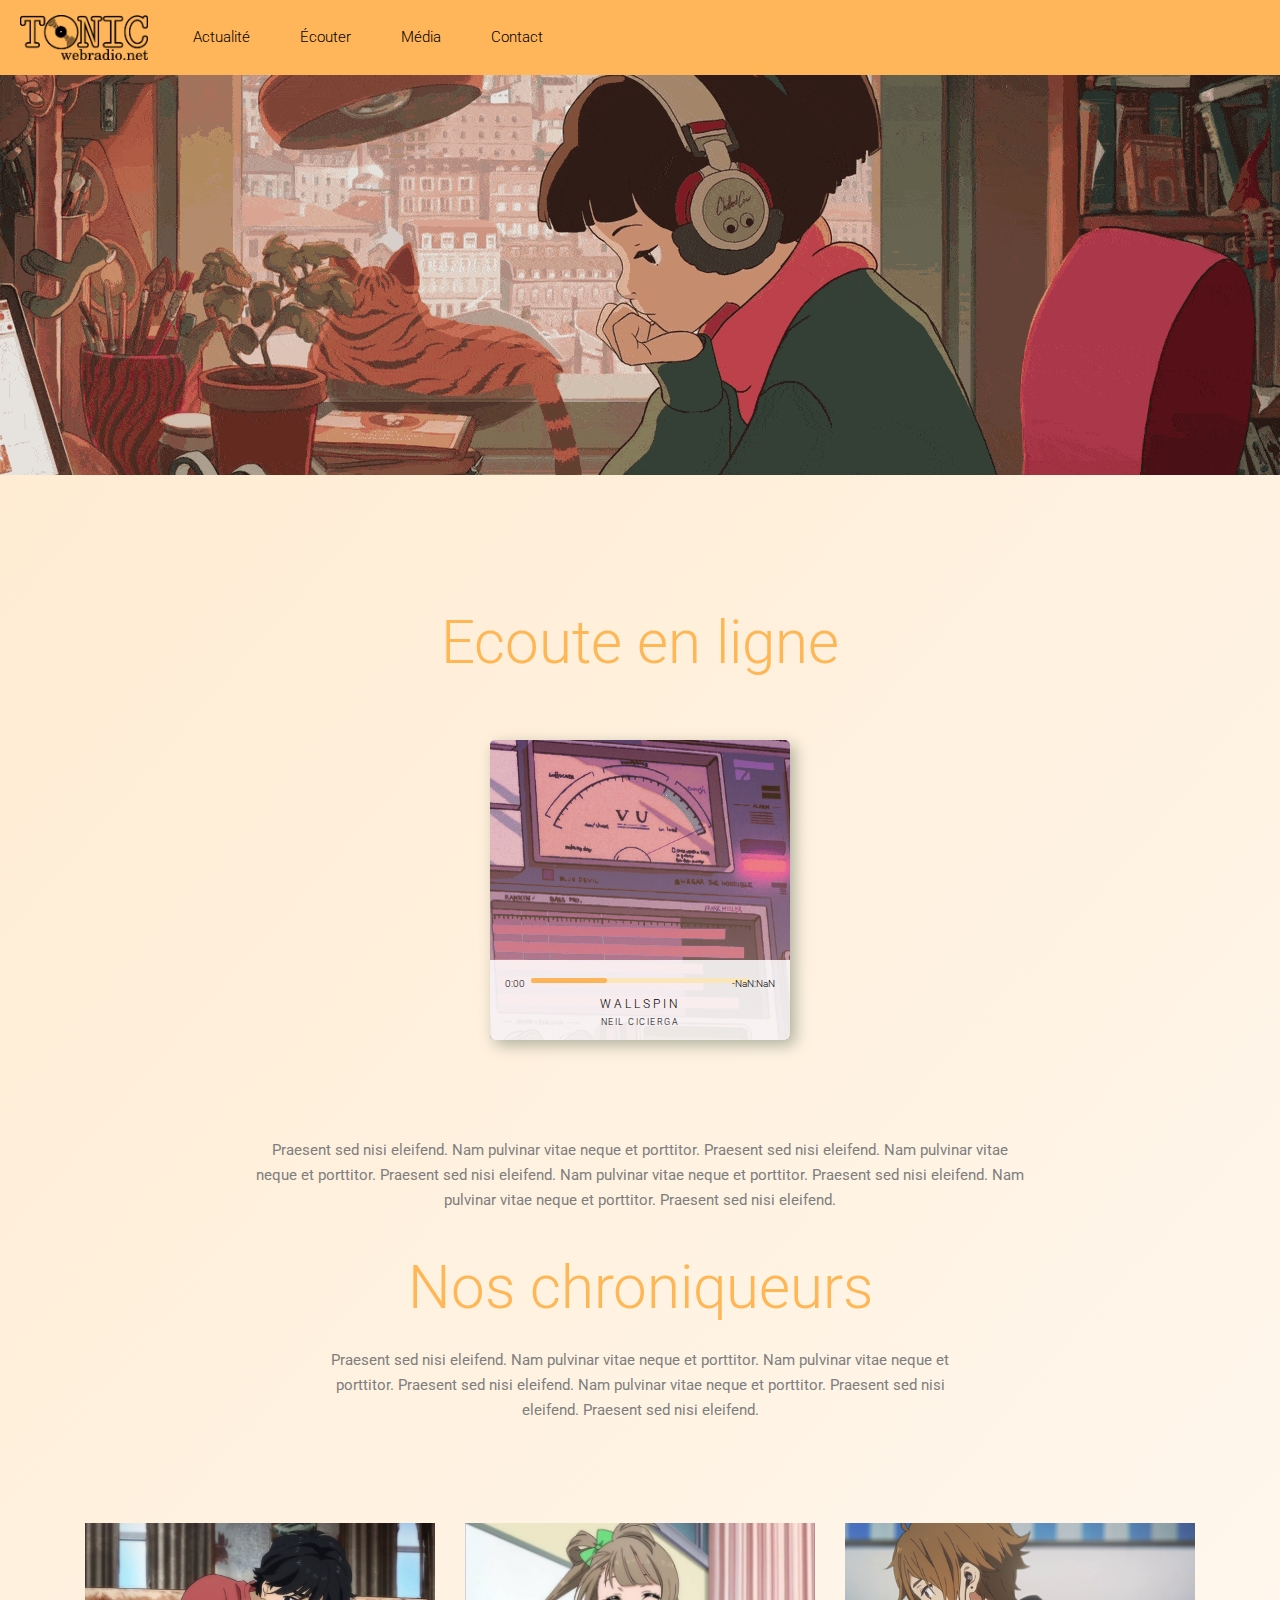
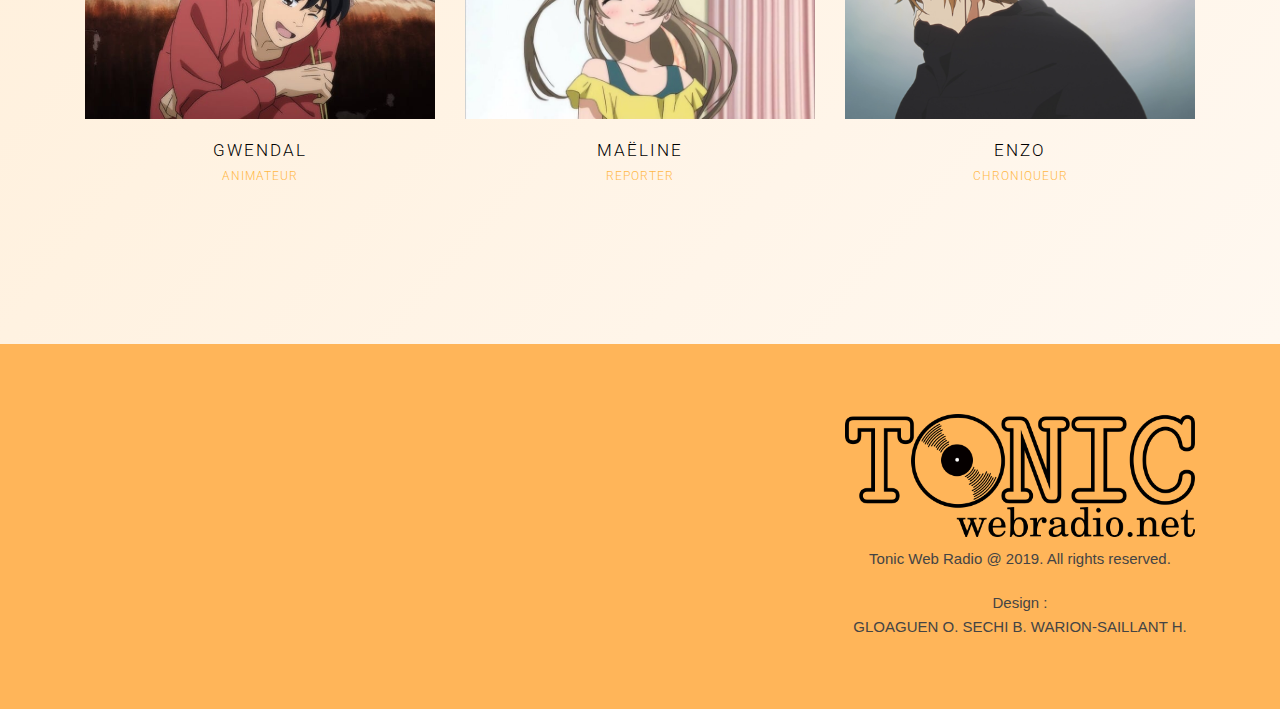
==== commit e12548c5: "music owo" ====
--- a/player.html
+++ b/player.html
@@ -53,7 +53,7 @@
 <br><br><br>
 
 <div id="player">
-    <div class="album">
+    <div class="album" style="background: linear-gradient(rgba(191, 127, 63, 0.25), rgba(237, 193, 150, 0.55)), url('img/img.png')">
     </div>
     <div class="info">
         <div class="progress-bar">
@@ -75,7 +75,7 @@
 
 <br> <br> <br>
 
-    <p class="p-top-30 half-txt">Praesent sed nisi eleifend. Nam pulvinar vitae neque et porttitor. Praesent sed nisi eleifend. Nam pulvinar vitae neque et porttitor. Praesent sed nisi eleifend. Nam pulvinar vitae neque et porttitor. Praesent sed nisi eleifend. Nam pulvinar vitae neque et porttitor. Praesent sed nisi eleifend. </p>
+<p class="p-top-30 half-txt">Praesent sed nisi eleifend. Nam pulvinar vitae neque et porttitor. Praesent sed nisi eleifend. Nam pulvinar vitae neque et porttitor. Praesent sed nisi eleifend. Nam pulvinar vitae neque et porttitor. Praesent sed nisi eleifend. Nam pulvinar vitae neque et porttitor. Praesent sed nisi eleifend. </p>
 
 <br><br><br>
 
--- a/player.css
+++ b/player.css
@@ -17,13 +17,9 @@
     transform: scale(1.05);
 }
 .album {
-    background: linear-gradient(rgba(191, 127, 63, 0.25), rgba(237, 193, 150, 0.55)), url('https://i.pinimg.com/originals/11/bf/e5/11bfe59440e9120f7d3ddf2126c138bb.gif');
-    background-repeat: no-repeat;
     background-size: 300px;
     width: 100%;
     height: 100%;
-    border-radius: 5px;
-    position: absolute;
 }
 .heart {
     position: absolute;
